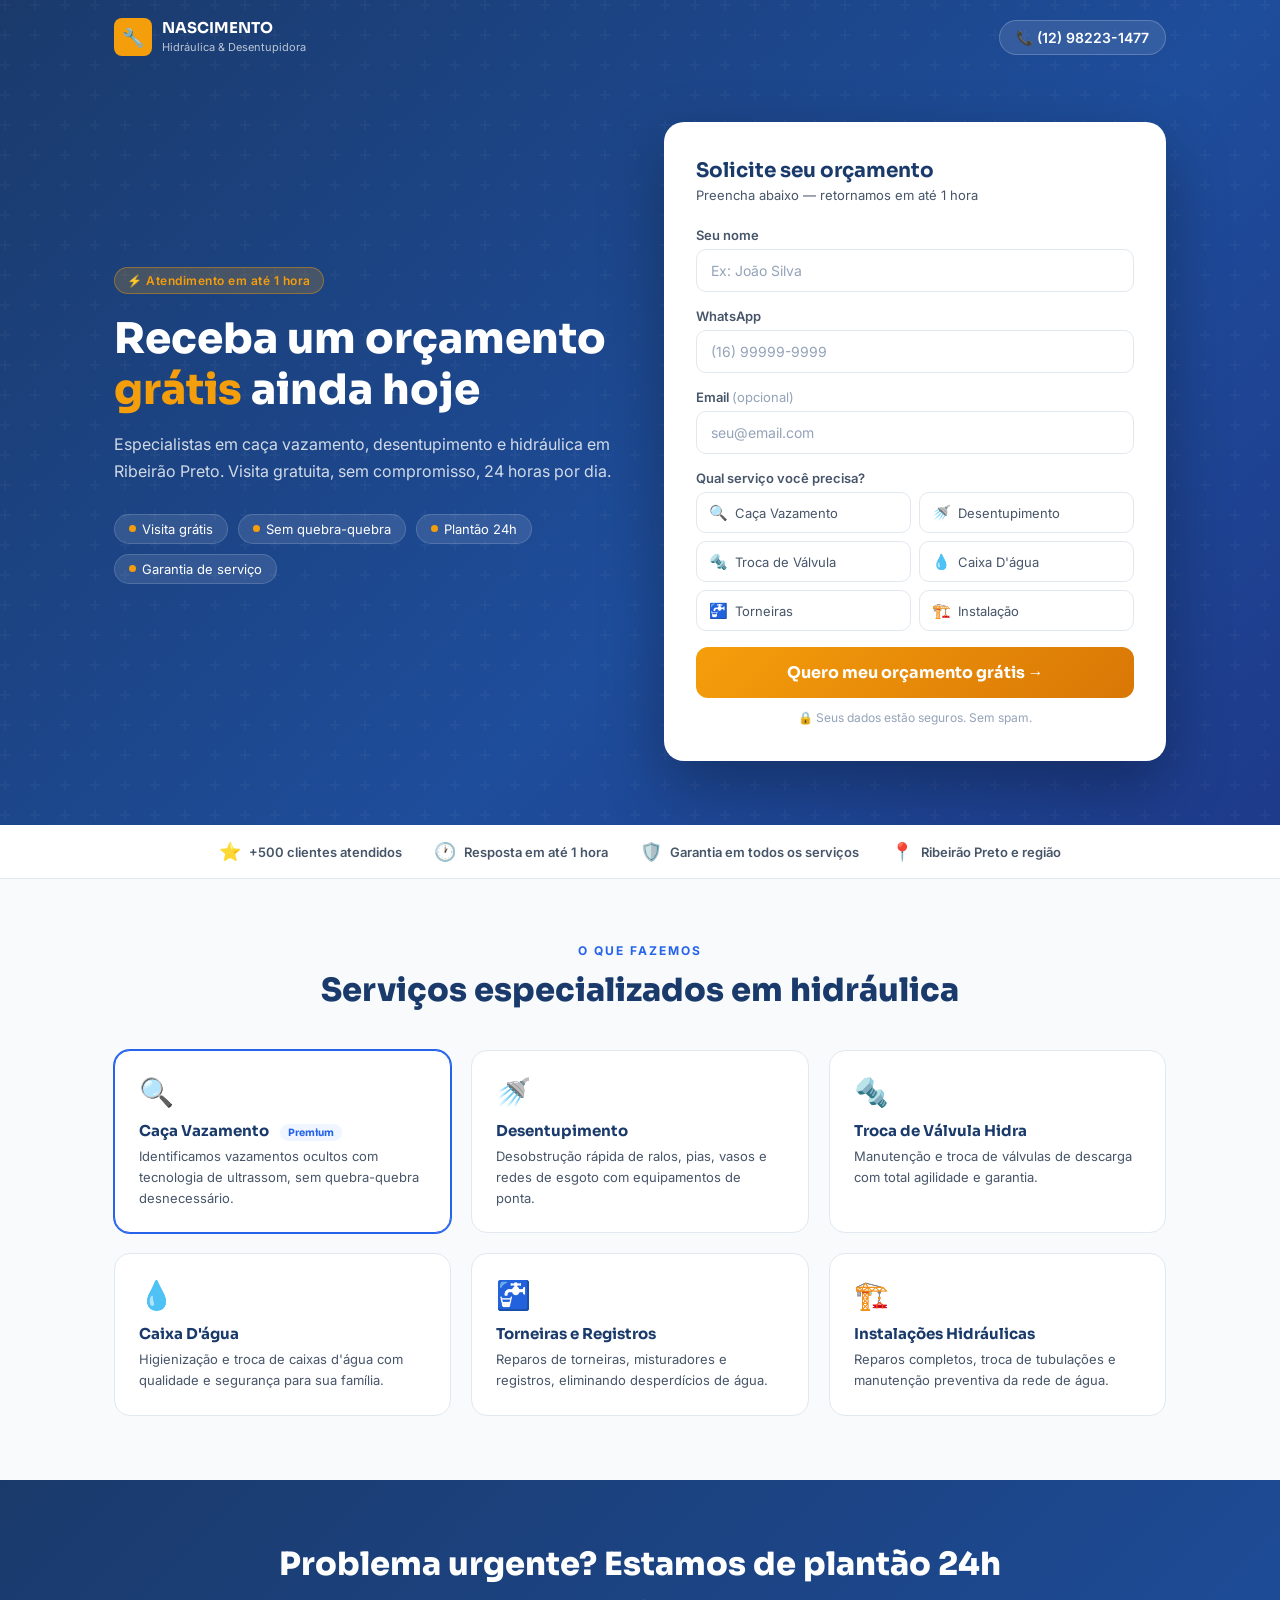
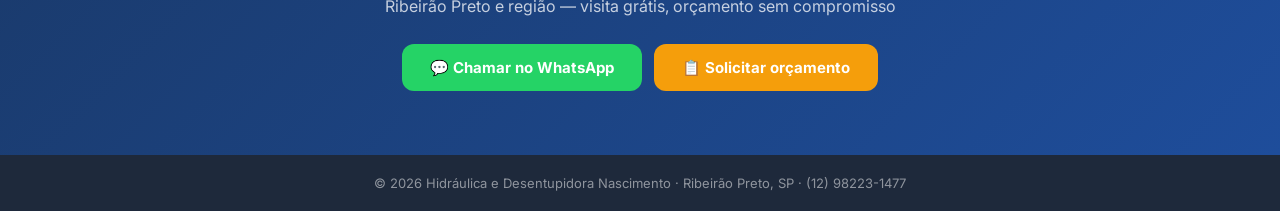
==== orcamento/index.html @ 808e265e "Sincronizaçăo das alteraçőes locais" ====
<!DOCTYPE html>
<html lang="pt-BR">
<head>
  <meta charset="UTF-8" />
  <meta name="viewport" content="width=device-width, initial-scale=1.0"/>
  <title>Orçamento Grátis — Nascimento Hidráulica & Desentupidora</title>
  <style>
    @import url('https://fonts.googleapis.com/css2?family=Sora:wght@400;600;700;800&family=Inter:wght@400;500&display=swap');

    *, *::before, *::after { box-sizing: border-box; margin: 0; padding: 0; }

    :root {
      --blue: #1a3a6b;
      --blue-mid: #1e4d9b;
      --blue-light: #2563eb;
      --accent: #f59e0b;
      --accent-dark: #d97706;
      --white: #ffffff;
      --gray-50: #f8fafc;
      --gray-100: #f1f5f9;
      --gray-400: #94a3b8;
      --gray-600: #475569;
      --gray-800: #1e293b;
      --success: #16a34a;
    }

    html { scroll-behavior: smooth; }

    body {
      font-family: 'Inter', sans-serif;
      background: var(--gray-50);
      color: var(--gray-800);
      min-height: 100vh;
    }

    /* ── HERO ── */
    .hero {
      background: linear-gradient(135deg, var(--blue) 0%, var(--blue-mid) 60%, #1e3a8a 100%);
      padding: 0;
      position: relative;
      overflow: hidden;
    }

    .hero::before {
      content: '';
      position: absolute;
      inset: 0;
      background: url("data:image/svg+xml,%3Csvg width='60' height='60' viewBox='0 0 60 60' xmlns='http://www.w3.org/2000/svg'%3E%3Cg fill='none' fill-rule='evenodd'%3E%3Cg fill='%23ffffff' fill-opacity='0.03'%3E%3Cpath d='M36 34v-4h-2v4h-4v2h4v4h2v-4h4v-2h-4zm0-30V0h-2v4h-4v2h4v4h2V6h4V4h-4zM6 34v-4H4v4H0v2h4v4h2v-4h4v-2H6zM6 4V0H4v4H0v2h4v4h2V6h4V4H6z'/%3E%3C/g%3E%3C/g%3E%3C/svg%3E");
    }

    .nav {
      display: flex;
      align-items: center;
      justify-content: space-between;
      padding: 18px 24px;
      position: relative;
      z-index: 2;
      max-width: 1100px;
      margin: 0 auto;
    }

    .logo {
      display: flex;
      align-items: center;
      gap: 10px;
      text-decoration: none;
    }

    .logo-icon {
      width: 38px;
      height: 38px;
      background: var(--accent);
      border-radius: 8px;
      display: flex;
      align-items: center;
      justify-content: center;
      font-size: 18px;
    }

    .logo-text { color: white; }
    .logo-text strong { display: block; font-family: 'Sora', sans-serif; font-size: 15px; font-weight: 700; line-height: 1; }
    .logo-text span { font-size: 11px; opacity: 0.7; }

    .nav-phone {
      color: white;
      text-decoration: none;
      font-size: 14px;
      font-weight: 600;
      background: rgba(255,255,255,0.1);
      border: 1px solid rgba(255,255,255,0.2);
      padding: 8px 16px;
      border-radius: 50px;
      transition: background 0.2s;
    }
    .nav-phone:hover { background: rgba(255,255,255,0.2); }

    .hero-body {
      display: grid;
      grid-template-columns: 1fr 1fr;
      gap: 48px;
      align-items: center;
      max-width: 1100px;
      margin: 0 auto;
      padding: 48px 24px 64px;
      position: relative;
      z-index: 2;
    }

    .hero-left {}

    .badge {
      display: inline-flex;
      align-items: center;
      gap: 6px;
      background: rgba(245,158,11,0.2);
      border: 1px solid rgba(245,158,11,0.4);
      color: var(--accent);
      font-size: 12px;
      font-weight: 600;
      padding: 5px 12px;
      border-radius: 50px;
      margin-bottom: 20px;
      letter-spacing: 0.5px;
    }

    .hero-title {
      font-family: 'Sora', sans-serif;
      font-size: clamp(28px, 4vw, 42px);
      font-weight: 800;
      color: white;
      line-height: 1.2;
      margin-bottom: 16px;
    }

    .hero-title span { color: var(--accent); }

    .hero-sub {
      color: rgba(255,255,255,0.8);
      font-size: 16px;
      line-height: 1.7;
      margin-bottom: 28px;
    }

    .pills {
      display: flex;
      flex-wrap: wrap;
      gap: 10px;
      margin-bottom: 32px;
    }

    .pill {
      display: flex;
      align-items: center;
      gap: 6px;
      background: rgba(255,255,255,0.1);
      color: white;
      font-size: 13px;
      padding: 6px 14px;
      border-radius: 50px;
      border: 1px solid rgba(255,255,255,0.15);
    }

    .pill-dot { width: 7px; height: 7px; border-radius: 50%; background: var(--accent); flex-shrink: 0; }

    /* ── FORM CARD ── */
    .form-card {
      background: white;
      border-radius: 20px;
      padding: 36px 32px;
      box-shadow: 0 24px 64px rgba(0,0,0,0.3);
    }

    .form-title {
      font-family: 'Sora', sans-serif;
      font-size: 20px;
      font-weight: 700;
      color: var(--blue);
      margin-bottom: 4px;
    }

    .form-sub {
      font-size: 13px;
      color: var(--gray-600);
      margin-bottom: 24px;
    }

    .form-group { margin-bottom: 16px; }

    label {
      display: block;
      font-size: 13px;
      font-weight: 600;
      color: var(--gray-600);
      margin-bottom: 6px;
    }

    input, select, textarea {
      width: 100%;
      padding: 12px 14px;
      border: 1.5px solid #e2e8f0;
      border-radius: 10px;
      font-size: 14px;
      font-family: 'Inter', sans-serif;
      color: var(--gray-800);
      background: white;
      transition: border-color 0.2s, box-shadow 0.2s;
      outline: none;
      -webkit-appearance: none;
    }

    input:focus, select:focus, textarea:focus {
      border-color: var(--blue-light);
      box-shadow: 0 0 0 3px rgba(37,99,235,0.1);
    }

    input::placeholder, textarea::placeholder { color: var(--gray-400); }

    .services-grid {
      display: grid;
      grid-template-columns: 1fr 1fr;
      gap: 8px;
      margin-top: 6px;
    }

    .service-btn {
      padding: 10px 12px;
      border: 1.5px solid #e2e8f0;
      border-radius: 10px;
      font-size: 13px;
      font-family: 'Inter', sans-serif;
      color: var(--gray-600);
      background: white;
      cursor: pointer;
      text-align: left;
      transition: all 0.15s;
      display: flex;
      align-items: center;
      gap: 7px;
    }

    .service-btn:hover { border-color: var(--blue-light); color: var(--blue); }
    .service-btn.selected { border-color: var(--blue-light); background: #eff6ff; color: var(--blue); font-weight: 600; }
    .service-btn .svc-icon { font-size: 15px; }

    .submit-btn {
      width: 100%;
      padding: 15px;
      background: linear-gradient(135deg, var(--accent) 0%, var(--accent-dark) 100%);
      color: white;
      font-family: 'Sora', sans-serif;
      font-size: 16px;
      font-weight: 700;
      border: none;
      border-radius: 12px;
      cursor: pointer;
      transition: transform 0.15s, box-shadow 0.15s;
      margin-top: 8px;
      display: flex;
      align-items: center;
      justify-content: center;
      gap: 8px;
    }

    .submit-btn:hover { transform: translateY(-1px); box-shadow: 0 8px 24px rgba(217,119,6,0.4); }
    .submit-btn:active { transform: translateY(0); }
    .submit-btn:disabled { opacity: 0.7; cursor: not-allowed; transform: none; }

    .form-footer {
      text-align: center;
      font-size: 12px;
      color: var(--gray-400);
      margin-top: 12px;
    }

    /* ── SUCCESS ── */
    .success-screen {
      display: none;
      text-align: center;
      padding: 20px 0;
    }

    .success-icon {
      width: 64px;
      height: 64px;
      background: #dcfce7;
      border-radius: 50%;
      display: flex;
      align-items: center;
      justify-content: center;
      font-size: 28px;
      margin: 0 auto 16px;
    }

    .success-title {
      font-family: 'Sora', sans-serif;
      font-size: 20px;
      font-weight: 700;
      color: var(--success);
      margin-bottom: 8px;
    }

    .success-sub { font-size: 14px; color: var(--gray-600); line-height: 1.6; margin-bottom: 24px; }

    .whatsapp-btn {
      display: inline-flex;
      align-items: center;
      gap: 8px;
      background: #25d366;
      color: white;
      text-decoration: none;
      padding: 13px 24px;
      border-radius: 12px;
      font-weight: 700;
      font-size: 15px;
      transition: background 0.2s;
    }

    .whatsapp-btn:hover { background: #1ebe5d; }

    /* ── TRUST BAR ── */
    .trust-bar {
      background: white;
      border-bottom: 1px solid #e2e8f0;
      padding: 16px 24px;
    }

    .trust-inner {
      max-width: 1100px;
      margin: 0 auto;
      display: flex;
      align-items: center;
      justify-content: center;
      gap: 32px;
      flex-wrap: wrap;
    }

    .trust-item {
      display: flex;
      align-items: center;
      gap: 8px;
      font-size: 13px;
      font-weight: 600;
      color: var(--gray-600);
    }

    .trust-item span { font-size: 18px; }

    /* ── SERVICES SECTION ── */
    .section {
      max-width: 1100px;
      margin: 0 auto;
      padding: 64px 24px;
    }

    .section-label {
      text-align: center;
      font-size: 12px;
      font-weight: 700;
      letter-spacing: 2px;
      color: var(--blue-light);
      text-transform: uppercase;
      margin-bottom: 12px;
    }

    .section-title {
      font-family: 'Sora', sans-serif;
      font-size: clamp(22px, 3vw, 32px);
      font-weight: 800;
      color: var(--blue);
      text-align: center;
      margin-bottom: 40px;
    }

    .services-cards {
      display: grid;
      grid-template-columns: repeat(3, 1fr);
      gap: 20px;
    }

    .svc-card {
      background: white;
      border: 1px solid #e2e8f0;
      border-radius: 16px;
      padding: 24px;
      transition: box-shadow 0.2s, transform 0.2s;
    }

    .svc-card:hover { box-shadow: 0 8px 24px rgba(0,0,0,0.08); transform: translateY(-2px); }
    .svc-card.featured { border-color: var(--blue-light); box-shadow: 0 0 0 1px var(--blue-light); }

    .svc-emoji { font-size: 28px; margin-bottom: 12px; display: block; }
    .svc-name { font-family: 'Sora', sans-serif; font-size: 15px; font-weight: 700; color: var(--blue); margin-bottom: 6px; }
    .svc-desc { font-size: 13px; color: var(--gray-600); line-height: 1.6; }
    .featured-tag { font-size: 10px; font-weight: 700; background: #eff6ff; color: var(--blue-light); padding: 2px 8px; border-radius: 50px; margin-left: 8px; }

    /* ── CTA BOTTOM ── */
    .cta-bottom {
      background: linear-gradient(135deg, var(--blue) 0%, var(--blue-mid) 100%);
      padding: 64px 24px;
      text-align: center;
    }

    .cta-bottom h2 {
      font-family: 'Sora', sans-serif;
      font-size: clamp(22px, 3vw, 32px);
      font-weight: 800;
      color: white;
      margin-bottom: 12px;
    }

    .cta-bottom p {
      color: rgba(255,255,255,0.75);
      font-size: 16px;
      margin-bottom: 28px;
    }

    .cta-btns { display: flex; gap: 12px; justify-content: center; flex-wrap: wrap; }

    .btn-wpp {
      display: inline-flex;
      align-items: center;
      gap: 8px;
      background: #25d366;
      color: white;
      text-decoration: none;
      padding: 14px 28px;
      border-radius: 12px;
      font-weight: 700;
      font-size: 15px;
    }

    .btn-scroll {
      display: inline-flex;
      align-items: center;
      gap: 8px;
      background: var(--accent);
      color: white;
      text-decoration: none;
      padding: 14px 28px;
      border-radius: 12px;
      font-weight: 700;
      font-size: 15px;
      cursor: pointer;
      border: none;
      font-family: 'Inter', sans-serif;
    }

    /* ── FOOTER ── */
    footer {
      background: var(--gray-800);
      color: rgba(255,255,255,0.5);
      text-align: center;
      padding: 20px;
      font-size: 13px;
    }

    /* ── RESPONSIVE ── */
    @media (max-width: 768px) {
      .hero-body { grid-template-columns: 1fr; gap: 32px; padding: 32px 20px 48px; }
      .services-cards { grid-template-columns: 1fr 1fr; }
      .trust-inner { gap: 16px; }
      .nav-phone { display: none; }
    }

    @media (max-width: 480px) {
      .services-cards { grid-template-columns: 1fr; }
      .services-grid { grid-template-columns: 1fr; }
      .form-card { padding: 24px 20px; }
    }

    /* ── LOADING SPINNER ── */
    .spinner {
      width: 18px; height: 18px;
      border: 2px solid rgba(255,255,255,0.3);
      border-top-color: white;
      border-radius: 50%;
      animation: spin 0.7s linear infinite;
    }
    @keyframes spin { to { transform: rotate(360deg); } }
  </style>
</head>
<body>

  <!-- NAV -->
  <div class="hero">
    <nav class="nav">
      <a href="https://nascimentohidraulicarp.com.br" class="logo">
        <div class="logo-icon">🔧</div>
        <div class="logo-text">
          <strong>NASCIMENTO</strong>
          <span>Hidráulica & Desentupidora</span>
        </div>
      </a>
      <a href="tel:+5512982231477" class="nav-phone">📞 (12) 98223-1477</a>
    </nav>

    <!-- HERO BODY -->
    <div class="hero-body">
      <div class="hero-left">
        <div class="badge">⚡ Atendimento em até 1 hora</div>
        <h1 class="hero-title">
          Receba um orçamento <span>grátis</span> ainda hoje
        </h1>
        <p class="hero-sub">
          Especialistas em caça vazamento, desentupimento e hidráulica em Ribeirão Preto.
          Visita gratuita, sem compromisso, 24 horas por dia.
        </p>
        <div class="pills">
          <div class="pill"><div class="pill-dot"></div>Visita grátis</div>
          <div class="pill"><div class="pill-dot"></div>Sem quebra-quebra</div>
          <div class="pill"><div class="pill-dot"></div>Plantão 24h</div>
          <div class="pill"><div class="pill-dot"></div>Garantia de serviço</div>
        </div>
      </div>

      <!-- FORM -->
      <div class="form-card" id="form-card">
        <div id="form-content">
          <div class="form-title">Solicite seu orçamento</div>
          <div class="form-sub">Preencha abaixo — retornamos em até 1 hora</div>

          <div class="form-group">
            <label for="nome">Seu nome</label>
            <input type="text" id="nome" placeholder="Ex: João Silva" required />
          </div>

          <div class="form-group">
            <label for="whatsapp">WhatsApp</label>
            <input type="tel" id="whatsapp" placeholder="(16) 99999-9999" required />
          </div>

          <div class="form-group">
            <label for="email">Email <span style="color:var(--gray-400);font-weight:400">(opcional)</span></label>
            <input type="email" id="email" placeholder="seu@email.com" />
          </div>

          <div class="form-group">
            <label>Qual serviço você precisa?</label>
            <div class="services-grid">
              <button type="button" class="service-btn" onclick="selectService(this, 'Caça Vazamento')">
                <span class="svc-icon">🔍</span> Caça Vazamento
              </button>
              <button type="button" class="service-btn" onclick="selectService(this, 'Desentupimento')">
                <span class="svc-icon">🚿</span> Desentupimento
              </button>
              <button type="button" class="service-btn" onclick="selectService(this, 'Troca de Válvula')">
                <span class="svc-icon">🔩</span> Troca de Válvula
              </button>
              <button type="button" class="service-btn" onclick="selectService(this, 'Caixa D água')">
                <span class="svc-icon">💧</span> Caixa D'água
              </button>
              <button type="button" class="service-btn" onclick="selectService(this, 'Torneiras e Registros')">
                <span class="svc-icon">🚰</span> Torneiras
              </button>
              <button type="button" class="service-btn" onclick="selectService(this, 'Instalação Hidráulica')">
                <span class="svc-icon">🏗️</span> Instalação
              </button>
            </div>
          </div>

          <button class="submit-btn" id="submit-btn" onclick="enviarLead()">
            Quero meu orçamento grátis →
          </button>
          <div class="form-footer">🔒 Seus dados estão seguros. Sem spam.</div>
        </div>

        <div class="success-screen" id="success-screen">
          <div class="success-icon">✅</div>
          <div class="success-title">Solicitação recebida!</div>
          <div class="success-sub">
            Recebemos seu pedido e entraremos em contato pelo WhatsApp <strong>em até 1 hora</strong>.<br/>
            Prefere falar agora? Chame direto:
          </div>
          <a href="https://wa.me/5512982231477" class="whatsapp-btn" target="_blank">
            💬 Chamar no WhatsApp agora
          </a>
        </div>
      </div>
    </div>
  </div>

  <!-- TRUST BAR -->
  <div class="trust-bar">
    <div class="trust-inner">
      <div class="trust-item"><span>⭐</span> +500 clientes atendidos</div>
      <div class="trust-item"><span>🕐</span> Resposta em até 1 hora</div>
      <div class="trust-item"><span>🛡️</span> Garantia em todos os serviços</div>
      <div class="trust-item"><span>📍</span> Ribeirão Preto e região</div>
    </div>
  </div>

  <!-- SERVICES -->
  <section class="section">
    <div class="section-label">O que fazemos</div>
    <h2 class="section-title">Serviços especializados em hidráulica</h2>
    <div class="services-cards">
      <div class="svc-card featured">
        <span class="svc-emoji">🔍</span>
        <div class="svc-name">Caça Vazamento <span class="featured-tag">Premium</span></div>
        <div class="svc-desc">Identificamos vazamentos ocultos com tecnologia de ultrassom, sem quebra-quebra desnecessário.</div>
      </div>
      <div class="svc-card">
        <span class="svc-emoji">🚿</span>
        <div class="svc-name">Desentupimento</div>
        <div class="svc-desc">Desobstrução rápida de ralos, pias, vasos e redes de esgoto com equipamentos de ponta.</div>
      </div>
      <div class="svc-card">
        <span class="svc-emoji">🔩</span>
        <div class="svc-name">Troca de Válvula Hidra</div>
        <div class="svc-desc">Manutenção e troca de válvulas de descarga com total agilidade e garantia.</div>
      </div>
      <div class="svc-card">
        <span class="svc-emoji">💧</span>
        <div class="svc-name">Caixa D'água</div>
        <div class="svc-desc">Higienização e troca de caixas d'água com qualidade e segurança para sua família.</div>
      </div>
      <div class="svc-card">
        <span class="svc-emoji">🚰</span>
        <div class="svc-name">Torneiras e Registros</div>
        <div class="svc-desc">Reparos de torneiras, misturadores e registros, eliminando desperdícios de água.</div>
      </div>
      <div class="svc-card">
        <span class="svc-emoji">🏗️</span>
        <div class="svc-name">Instalações Hidráulicas</div>
        <div class="svc-desc">Reparos completos, troca de tubulações e manutenção preventiva da rede de água.</div>
      </div>
    </div>
  </section>

  <!-- CTA BOTTOM -->
  <div class="cta-bottom">
    <h2>Problema urgente? Estamos de plantão 24h</h2>
    <p>Ribeirão Preto e região — visita grátis, orçamento sem compromisso</p>
    <div class="cta-btns">
      <a href="https://wa.me/5512982231477" class="btn-wpp" target="_blank">
        💬 Chamar no WhatsApp
      </a>
      <button class="btn-scroll" onclick="document.getElementById('nome').focus(); window.scrollTo({top:0,behavior:'smooth'})">
        📋 Solicitar orçamento
      </button>
    </div>
  </div>

  <footer>
    © 2026 Hidráulica e Desentupidora Nascimento · Ribeirão Preto, SP · (12) 98223-1477
  </footer>

  <script>
    let servicoSelecionado = '';

    function selectService(btn, servico) {
      document.querySelectorAll('.service-btn').forEach(b => b.classList.remove('selected'));
      btn.classList.add('selected');
      servicoSelecionado = servico;
    }

    async function enviarLead() {
      const nome = document.getElementById('nome').value.trim();
      const whatsapp = document.getElementById('whatsapp').value.trim();
      const email = document.getElementById('email').value.trim();

      if (!nome) { alert('Por favor, informe seu nome.'); return; }
      if (!whatsapp) { alert('Por favor, informe seu WhatsApp.'); return; }
      if (!servicoSelecionado) { alert('Por favor, selecione o serviço que precisa.'); return; }

      const btn = document.getElementById('submit-btn');
      btn.disabled = true;
      btn.innerHTML = '<div class="spinner"></div> Enviando...';

      const payload = {
        nome,
        email: email || 'nao-informado@lead.com',
        whatsapp: whatsapp.replace(/\D/g, ''),
        interesse: servicoSelecionado,
        origem: 'Landing Page — Nascimento Hidráulica',
        url: window.location.href
      };

      try {
        await fetch('https://andre04ofc.app.n8n.cloud/webhook-test/leads', {
          method: 'POST',
          headers: { 'Content-Type': 'application/json' },
          body: JSON.stringify(payload),
          mode: 'no-cors'
        });
      } catch (e) {
        console.log('Webhook enviado (no-cors)');
      }

      // Mostrar tela de sucesso
      document.getElementById('form-content').style.display = 'none';
      document.getElementById('success-screen').style.display = 'block';

      // GA / Meta Pixel event (se existir)
      if (window.gtag) gtag('event', 'lead', { event_category: 'formulario' });
      if (window.fbq) fbq('track', 'Lead');
    }

    // Máscara de telefone
    document.getElementById('whatsapp').addEventListener('input', function(e) {
      let v = e.target.value.replace(/\D/g, '').substring(0, 11);
      if (v.length >= 7) v = '(' + v.substring(0,2) + ') ' + v.substring(2,7) + '-' + v.substring(7);
      else if (v.length >= 3) v = '(' + v.substring(0,2) + ') ' + v.substring(2);
      else if (v.length > 0) v = '(' + v;
      e.target.value = v;
    });
  </script>
</body>
</html>
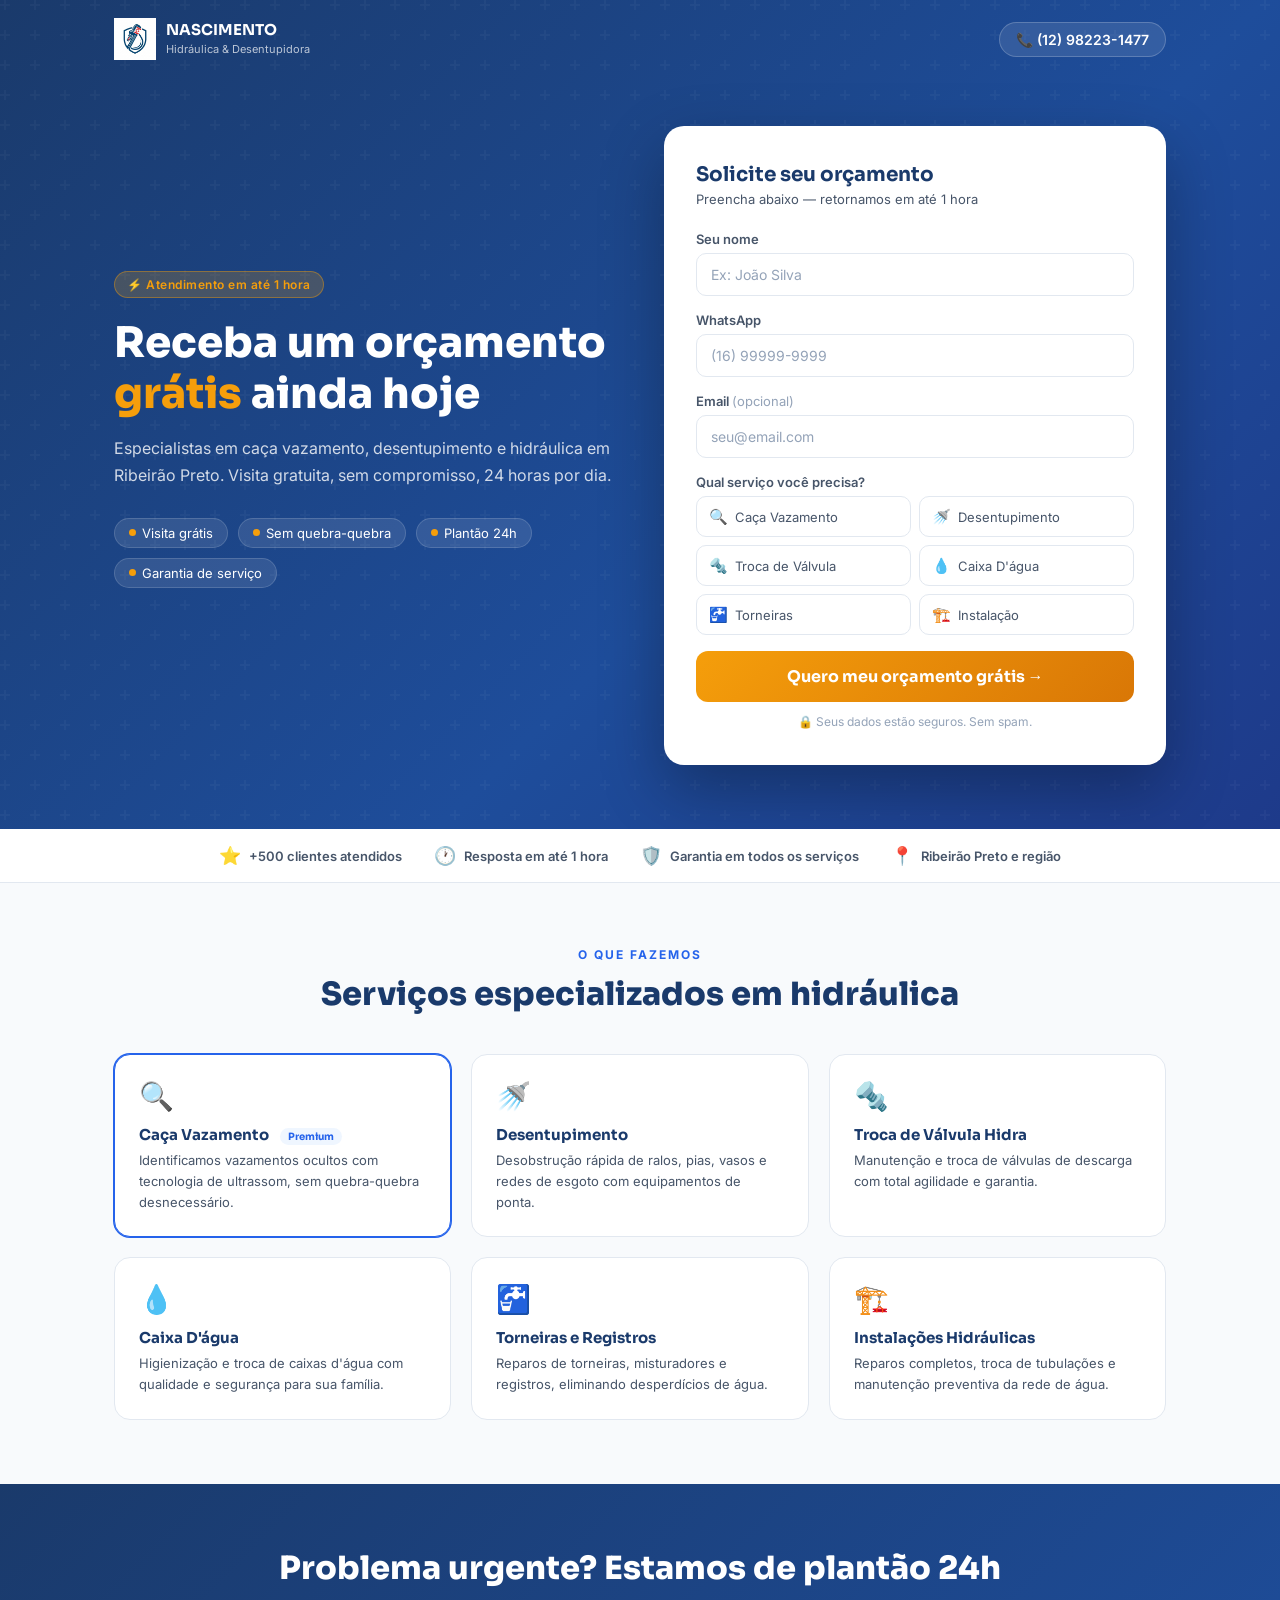
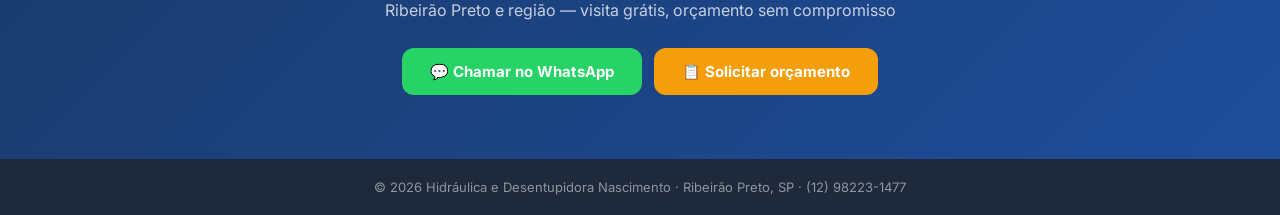
==== commit 031b0008: "Adiciona favicon nas páginas e links para orçamento" ====
--- a/orcamento/index.html
+++ b/orcamento/index.html
@@ -4,6 +4,7 @@
   <meta charset="UTF-8" />
   <meta name="viewport" content="width=device-width, initial-scale=1.0"/>
   <title>Orçamento Grátis — Nascimento Hidráulica & Desentupidora</title>
+  <link rel="icon" href="../assets/new_logo.png" type="image/png">
   <style>
     @import url('https://fonts.googleapis.com/css2?family=Sora:wght@400;600;700;800&family=Inter:wght@400;500&display=swap');
 
@@ -485,7 +486,7 @@
   <div class="hero">
     <nav class="nav">
       <a href="https://nascimentohidraulicarp.com.br" class="logo">
-        <div class="logo-icon">🔧</div>
+        <img src="../assets/new_logo.png" alt="Logo Nascimento" class="logo-icon" style="background: transparent; width: auto; height: 42px; border-radius: 0;">
         <div class="logo-text">
           <strong>NASCIMENTO</strong>
           <span>Hidráulica & Desentupidora</span>
